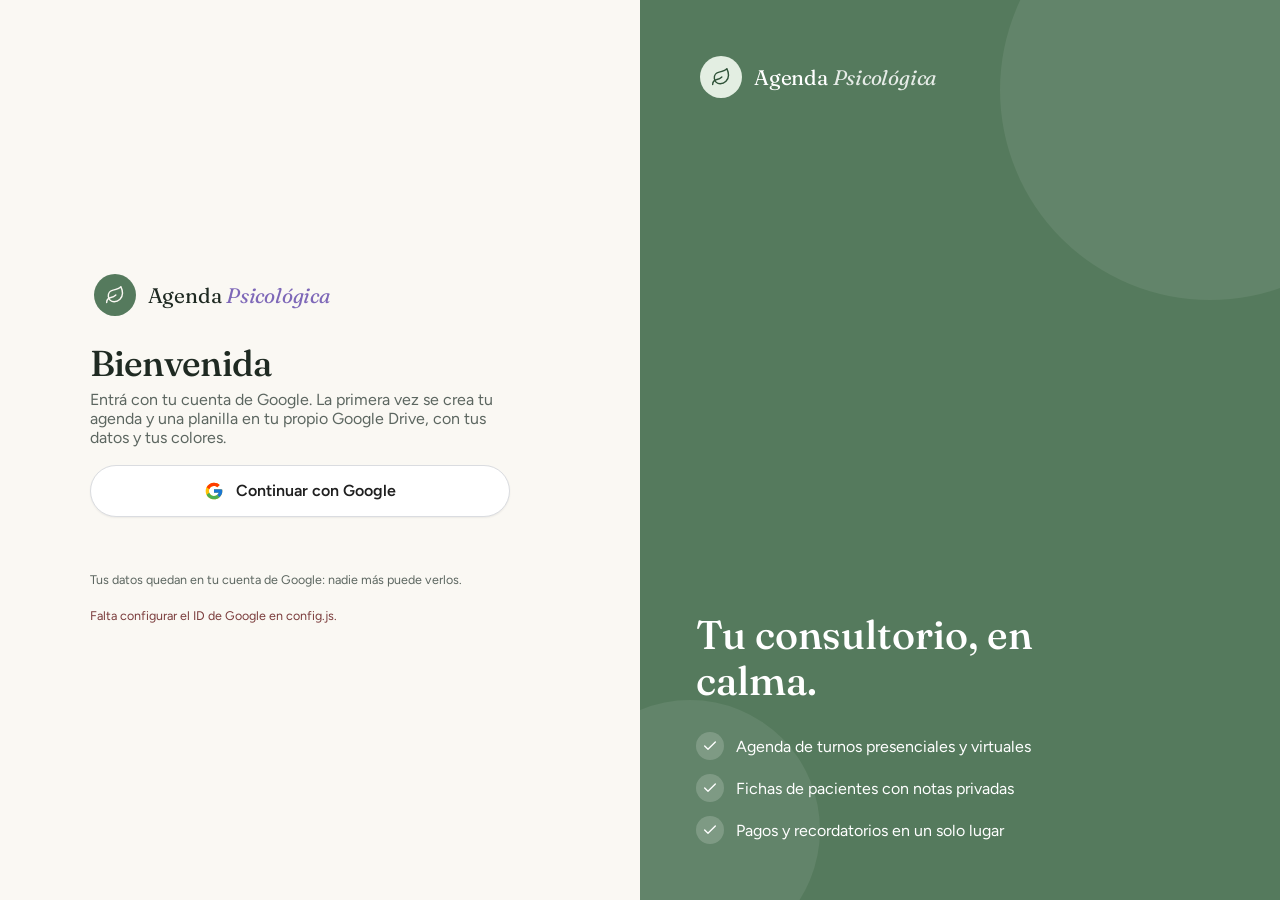
==== index.html @ 270a0ee0 "Add files via upload" ====
<!DOCTYPE html>
<html lang="es">
<head>
<meta charset="utf-8">
<meta name="viewport" content="width=device-width, initial-scale=1">
<meta name="theme-color" content="#557A5D">
<link rel="manifest" href="manifest.webmanifest">
<link rel="icon" href="icon-192.png">
<link rel="apple-touch-icon" href="icon-192.png">
<meta name="apple-mobile-web-app-capable" content="yes">
<title>Agenda Psicológica</title>
<link rel="preconnect" href="https://fonts.googleapis.com">
<link href="https://fonts.googleapis.com/css2?family=Fraunces:ital,opsz,wght@0,9..144,400;0,9..144,500;1,9..144,400&family=Figtree:wght@400;500;600&family=Great+Vibes&display=swap" rel="stylesheet">
<link rel="stylesheet" href="app.css">
</head>
<body class="auth">
<svg width="0" height="0" style="position:absolute" aria-hidden="true">
<symbol id="i-home" viewBox="0 0 24 24"><rect x="3" y="3" width="7" height="9" rx="1.5"/><rect x="14" y="3" width="7" height="5" rx="1.5"/><rect x="14" y="12" width="7" height="9" rx="1.5"/><rect x="3" y="16" width="7" height="5" rx="1.5"/></symbol>
<symbol id="i-cal" viewBox="0 0 24 24"><rect x="3" y="4" width="18" height="18" rx="2"/><path d="M16 2v4M8 2v4M3 10h18"/></symbol>
<symbol id="i-users" viewBox="0 0 24 24"><path d="M16 21v-2a4 4 0 0 0-4-4H6a4 4 0 0 0-4 4v2"/><circle cx="9" cy="7" r="4"/><path d="M22 21v-2a4 4 0 0 0-3-3.87M16 3.13a4 4 0 0 1 0 7.75"/></symbol>
<symbol id="i-user-plus" viewBox="0 0 24 24"><path d="M16 21v-2a4 4 0 0 0-4-4H6a4 4 0 0 0-4 4v2"/><circle cx="9" cy="7" r="4"/><path d="M19 8v6M22 11h-6"/></symbol>
<symbol id="i-card" viewBox="0 0 24 24"><rect x="2" y="5" width="20" height="14" rx="2"/><path d="M2 10h20"/></symbol>
<symbol id="i-bell" viewBox="0 0 24 24"><path d="M6 8a6 6 0 0 1 12 0c0 7 3 9 3 9H3s3-2 3-9"/><path d="M10.3 21a1.94 1.94 0 0 0 3.4 0"/></symbol>
<symbol id="i-set" viewBox="0 0 24 24"><path d="M4 21v-7M4 10V3M12 21v-9M12 8V3M20 21v-5M20 12V3M1 14h6M9 8h6M17 16h6"/></symbol>
<symbol id="i-spark" viewBox="0 0 24 24"><path d="M12 3l1.9 5.1L19 10l-5.1 1.9L12 17l-1.9-5.1L5 10l5.1-1.9z"/><path d="M19 16l.8 2.2L22 19l-2.2.8L19 22l-.8-2.2L16 19l2.2-.8z"/></symbol>
<symbol id="i-wallet" viewBox="0 0 24 24"><path d="M19 7V4a1 1 0 0 0-1-1H5a2 2 0 0 0 0 4h15a1 1 0 0 1 1 1v4h-3a2 2 0 0 0 0 4h3a1 1 0 0 0 1-1v-2a1 1 0 0 0-1-1"/><path d="M3 5v14a2 2 0 0 0 2 2h15a1 1 0 0 0 1-1v-4"/></symbol>
<symbol id="i-pin" viewBox="0 0 24 24"><path d="M20 10c0 6-8 12-8 12s-8-6-8-12a8 8 0 0 1 16 0Z"/><circle cx="12" cy="10" r="3"/></symbol>
<symbol id="i-video" viewBox="0 0 24 24"><path d="m22 8-6 4 6 4V8Z"/><rect x="2" y="6" width="14" height="12" rx="2"/></symbol>
<symbol id="i-plus" viewBox="0 0 24 24"><path d="M12 5v14M5 12h14"/></symbol>
<symbol id="i-arrow" viewBox="0 0 24 24"><path d="M5 12h14M13 6l6 6-6 6"/></symbol>
<symbol id="i-back" viewBox="0 0 24 24"><path d="M19 12H5M11 6l-6 6 6 6"/></symbol>
<symbol id="i-search" viewBox="0 0 24 24"><circle cx="11" cy="11" r="7"/><path d="m20 20-3.5-3.5"/></symbol>
<symbol id="i-menu" viewBox="0 0 24 24"><path d="M4 7h16M4 12h16M4 17h16"/></symbol>
<symbol id="i-download" viewBox="0 0 24 24"><path d="M21 15v4a2 2 0 0 1-2 2H5a2 2 0 0 1-2-2v-4M7 10l5 5 5-5M12 15V3"/></symbol>
<symbol id="i-x" viewBox="0 0 24 24"><path d="M6 6l12 12M18 6 6 18"/></symbol>
<symbol id="i-left" viewBox="0 0 24 24"><path d="M15 6l-6 6 6 6"/></symbol>
<symbol id="i-right" viewBox="0 0 24 24"><path d="M9 6l6 6-6 6"/></symbol>
<symbol id="i-check" viewBox="0 0 24 24"><path d="M20 6 9 17l-5-5"/></symbol>
<symbol id="i-phone" viewBox="0 0 24 24"><path d="M22 16.9v3a2 2 0 0 1-2.2 2 19.8 19.8 0 0 1-8.6-3.1 19.5 19.5 0 0 1-6-6A19.8 19.8 0 0 1 2.1 4.2 2 2 0 0 1 4.1 2h3a2 2 0 0 1 2 1.7c.1.9.4 1.8.7 2.7a2 2 0 0 1-.5 2.1L8 9.8a16 16 0 0 0 6 6l1.3-1.3a2 2 0 0 1 2.1-.4c.9.3 1.8.6 2.7.7a2 2 0 0 1 1.7 2Z"/></symbol>
<symbol id="i-mail" viewBox="0 0 24 24"><rect x="2" y="4" width="20" height="16" rx="2"/><path d="m22 7-10 6L2 7"/></symbol>
<symbol id="i-edit" viewBox="0 0 24 24"><path d="M12 20h9"/><path d="M16.5 3.5a2.1 2.1 0 0 1 3 3L7 19l-4 1 1-4Z"/></symbol>
<symbol id="i-note" viewBox="0 0 24 24"><path d="M14 2H6a2 2 0 0 0-2 2v16a2 2 0 0 0 2 2h12a2 2 0 0 0 2-2V8Z"/><path d="M14 2v6h6M16 13H8M16 17H8M10 9H8"/></symbol>
<symbol id="i-chat" viewBox="0 0 24 24"><path d="M7.9 20A9 9 0 1 0 4 16.1L2 22Z"/></symbol>
<symbol id="i-logout" viewBox="0 0 24 24"><path d="M9 21H5a2 2 0 0 1-2-2V5a2 2 0 0 1 2-2h4M16 17l5-5-5-5M21 12H9"/></symbol>
<symbol id="i-upload" viewBox="0 0 24 24"><path d="M21 15v4a2 2 0 0 1-2 2H5a2 2 0 0 1-2-2v-4M17 8l-5-5-5 5M12 3v12"/></symbol>
<symbol id="i-clock" viewBox="0 0 24 24"><circle cx="12" cy="12" r="9"/><path d="M12 7v5l3 2"/></symbol>
<symbol id="i-send" viewBox="0 0 24 24"><path d="m22 2-7 20-4-9-9-4Z"/><path d="M22 2 11 13"/></symbol>
<symbol id="i-pause" viewBox="0 0 24 24"><rect x="6" y="5" width="4" height="14" rx="1"/><rect x="14" y="5" width="4" height="14" rx="1"/></symbol>
<symbol id="i-play" viewBox="0 0 24 24"><path d="M7 4v16l13-8Z"/></symbol>
<symbol id="i-lock" viewBox="0 0 24 24"><rect x="4" y="11" width="16" height="10" rx="2"/><path d="M8 11V7a4 4 0 0 1 8 0v4"/></symbol>
<symbol id="i-palette" viewBox="0 0 24 24"><path d="M12 22a10 10 0 1 1 10-10c0 2.8-2.2 4-4 4h-2a2 2 0 0 0-1.5 3.3A1.7 1.7 0 0 1 12 22Z"/><circle cx="7.5" cy="10.5" r="1"/><circle cx="10.5" cy="7" r="1"/><circle cx="15" cy="7.5" r="1"/></symbol>
<!-- Logos -->
<symbol id="l-hoja" viewBox="0 0 24 24"><path d="M11 20A7 7 0 0 1 9.8 6.1C15.5 5 17 4.48 19 2c1 2 2 4.18 2 8 0 5.5-4.78 10-10 10Z"/><path d="M2 21c0-3 1.85-5.36 5.08-6C9.5 14.52 12 13 13 12"/></symbol>
<symbol id="l-brote" viewBox="0 0 24 24"><path d="M7 20h10M10 20c5.5-2.5.8-6.4 3-10"/><path d="M9.5 9.4c1.1.8 1.8 2.2 2.3 3.7-2 .4-3.5.4-4.8-.3-1.2-.6-2.3-1.9-3-4.2 2.8-.5 4.4 0 5.5.8Z"/><path d="M14.1 6a7 7 0 0 0-1.1 4c1.9-.1 3.3-.6 4.3-1.4 1-1 1.6-2.3 1.7-4.6-2.7.1-4 1-4.9 2Z"/></symbol>
<symbol id="l-corazon" viewBox="0 0 24 24"><path d="M19 14c1.49-1.46 3-3.21 3-5.5A5.5 5.5 0 0 0 16.5 3c-1.76 0-3 .5-4.5 2-1.5-1.5-2.74-2-4.5-2A5.5 5.5 0 0 0 2 8.5c0 2.3 1.5 4.05 3 5.5l7 7Z"/></symbol>
<symbol id="l-dialogo" viewBox="0 0 24 24"><path d="M7.9 20A9 9 0 1 0 4 16.1L2 22Z"/><path d="M8 12h.01M12 12h.01M16 12h.01"/></symbol>
<symbol id="l-infinito" viewBox="0 0 24 24"><path d="M12 12c-2-2.67-4-4-6-4a4 4 0 1 0 0 8c2 0 4-1.33 6-4Zm0 0c2 2.67 4 4 6 4a4 4 0 0 0 0-8c-2 0-4 1.33-6 4Z"/></symbol>
<symbol id="l-sol" viewBox="0 0 24 24"><circle cx="12" cy="12" r="4"/><path d="M12 2v2M12 20v2M4.9 4.9l1.4 1.4M17.7 17.7l1.4 1.4M2 12h2M20 12h2M6.3 17.7l-1.4 1.4M19.1 4.9l-1.4 1.4"/></symbol>
</svg>

<div class="app">
<aside class="side">
  <div class="brand" data-brand></div>
  <button class="btn-primary" data-nuevo style="height:50px;font-size:16px"><svg width="18" height="18" fill="none" stroke="currentColor" stroke-width="2" stroke-linecap="round" aria-hidden="true"><use href="#i-plus"/></svg>Nuevo turno</button>
  <nav class="menu" aria-label="Principal" id="menu"></nav>
  <div style="flex:1"></div>
  <div class="user"><div class="av lavanda" data-ini-prof>LM</div><div style="flex:1;min-width:0"><div style="font-size:15px;font-weight:600" data-nombre-prof>Mi consultorio</div><div class="sync" data-sync>Guardado</div></div><button class="x" data-salir aria-label="Cerrar sesión" title="Cerrar sesión"><svg width="17" height="17" fill="none" stroke="currentColor" stroke-width="1.8" stroke-linecap="round" stroke-linejoin="round" aria-hidden="true"><use href="#i-logout"/></svg></button></div>
</aside>

<main>
<div class="wrap">
  <div class="mtop">
    <div class="brand small" data-brand></div>
    <button class="av lavanda" data-go="configuracion" aria-label="Configuración" style="border:none" data-ini-prof>LM</button>
  </div>
  <div id="view"></div>
</div>
</main>
</div>

<div id="auth"></div>

<nav class="bnav" aria-label="Principal" id="bnav"></nav>
<button class="fab" data-nuevo aria-label="Nuevo turno"><svg width="24" height="24" fill="none" stroke="currentColor" stroke-width="2" stroke-linecap="round" aria-hidden="true"><use href="#i-plus"/></svg></button>

<!-- Turno: crear / editar -->
<div class="overlay" id="ovNuevo" role="dialog" aria-modal="true" aria-labelledby="tNuevo">
  <form class="modal" id="fNuevo">
    <input type="hidden" name="tid">
    <div class="card-h"><h2 id="tNuevo">Nuevo turno</h2><button type="button" class="x" data-close aria-label="Cerrar"><svg width="18" height="18" fill="none" stroke="currentColor" stroke-width="2" stroke-linecap="round" aria-hidden="true"><use href="#i-x"/></svg></button></div>
    <div class="fgrid">
      <label class="f full">Paciente
        <input name="nombre" list="lpac" required placeholder="Escribí o elegí un paciente" autocomplete="off">
        <datalist id="lpac"></datalist>
      </label>
      <label class="f">Fecha<input name="fecha" type="date" required></label>
      <label class="f">Hora<input name="hora" type="time" value="16:00" required></label>
      <label class="f">Duración<select name="dur"><option>30 min</option><option>45 min</option><option>50 min</option><option>60 min</option><option>90 min</option></select></label>
      <label class="f">Honorarios<input name="monto" inputmode="numeric" value="25.000"></label>
      <div class="f full">Modalidad
        <div class="seg">
          <label><input type="radio" name="mod" value="p" checked><svg width="16" height="16" fill="none" stroke="currentColor" stroke-width="1.7" aria-hidden="true"><use href="#i-pin"/></svg>Presencial</label>
          <label><input type="radio" name="mod" value="v"><svg width="16" height="16" fill="none" stroke="currentColor" stroke-width="1.7" aria-hidden="true"><use href="#i-video"/></svg>Virtual</label>
        </div>
      </div>
      <div id="dispAviso" class="disp-aviso" role="status"></div>
      <label class="f full">Nota (opcional)<textarea name="nota" rows="2" placeholder="Solo la ves vos"></textarea></label>
    </div>
    <div class="mact"><button type="button" class="btn-ghost" data-close>Cancelar</button><button class="btn-primary" type="submit" id="bGuardar">Guardar turno</button></div>
  </form>
</div>

<!-- Paciente: crear / editar -->
<div class="overlay" id="ovPac" role="dialog" aria-modal="true" aria-labelledby="tPac">
  <form class="modal" id="fPac" style="max-width:640px">
    <input type="hidden" name="pid">
    <div class="card-h"><h2 id="tPac">Nuevo paciente</h2><button type="button" class="x" data-close aria-label="Cerrar"><svg width="18" height="18" fill="none" stroke="currentColor" stroke-width="2" stroke-linecap="round" aria-hidden="true"><use href="#i-x"/></svg></button></div>
    <div class="segnota"><svg width="18" height="18" fill="none" stroke="currentColor" stroke-width="1.8" stroke-linecap="round" stroke-linejoin="round" aria-hidden="true"><use href="#i-lock"/></svg><span>Estos datos se guardan solo en <b>tu Google Drive</b>, en tu planilla de la agenda. Nadie más puede verlos, tampoco quien hizo la app. <a class="segplan" target="_blank" rel="noopener" hidden>Abrir mi planilla</a></span></div>
    <div class="fsec">Datos personales</div>
    <div class="fgrid">
      <label class="f full">Nombre y apellido<input name="nombre" required placeholder="Ej.: María López"></label>
      <label class="f">DNI<input name="dni" inputmode="numeric" placeholder="Opcional"></label>
      <label class="f">Fecha de nacimiento<input name="nac" type="date"></label>
      <label class="f">Teléfono<input name="tel" type="tel" placeholder="+54 9 387 …"></label>
      <label class="f">Email<input name="email" type="email" placeholder="Opcional"></label>
      <label class="f full">Contacto de emergencia<input name="contacto" placeholder="Nombre, vínculo y teléfono"></label>
    </div>
    <div class="fsec">Atención</div>
    <div class="fgrid">
      <label class="f">Cobertura<select name="obra"><option>Particular</option><option>OSDE</option><option>Swiss Medical</option><option>Galeno</option><option>IPS Salta</option><option>Otra</option></select></label>
      <label class="f">Honorario por sesión<input name="honor" inputmode="numeric" value="25.000"></label>
      <label class="f">Coseguro<input name="coseguro" inputmode="numeric" placeholder="$ 0"><span class="hint">Lo que abona el paciente por sesión si tiene obra social.</span></label>
      <div class="f">Modalidad preferida
        <div class="seg">
          <label><input type="radio" name="mod" value="p" checked>Presencial</label>
          <label><input type="radio" name="mod" value="v">Virtual</label>
        </div>
      </div>
      <label class="f">Estado<select name="estado"><option value="activo">Activo</option><option value="pausa">En pausa</option><option value="alta">Alta</option></select></label>
      <label class="f full">Motivo de consulta<textarea name="motivo" rows="2" placeholder="Breve, solo para vos"></textarea></label>
    </div>
    <div class="fsec">Trabajo y disponibilidad</div>
    <div class="fgrid">
      <label class="f">Dónde trabaja<input name="trabajo" placeholder="Ej.: Banco Macro, docente, estudiante"></label>
      <label class="f">Horario de trabajo<input name="horTrabajo" placeholder="Ej.: lun a vie, 8 a 16 h"></label>
      <div class="f full">Días que puede asistir<div id="pDias"></div></div>
      <label class="f">Puede desde<input name="dispDesde" type="time"></label>
      <label class="f">Puede hasta<input name="dispHasta" type="time"></label>
    </div>
    <div class="mact"><button type="button" class="btn-ghost" data-close>Cancelar</button><button class="btn-primary" type="submit" id="bPac">Guardar paciente</button></div>
  </form>
</div>

<!-- Registrar pago -->
<div class="overlay" id="ovPago" role="dialog" aria-modal="true" aria-labelledby="tPago">
  <form class="modal" id="fPago" style="max-width:460px">
    <input type="hidden" name="tid">
    <div class="card-h"><h2 id="tPago">Registrar pago</h2><button type="button" class="x" data-close aria-label="Cerrar"><svg width="18" height="18" fill="none" stroke="currentColor" stroke-width="2" stroke-linecap="round" aria-hidden="true"><use href="#i-x"/></svg></button></div>
    <div class="det" id="pagoInfo"></div>
    <div class="fgrid">
      <label class="f">Monto<input name="monto" inputmode="numeric"></label>
      <label class="f">Fecha de pago<input name="fecha" type="date"></label>
      <div class="f full">Medio de pago
        <div class="seg wrap3">
          <label><input type="radio" name="medio" value="Transferencia" checked>Transferencia</label>
          <label><input type="radio" name="medio" value="Efectivo">Efectivo</label>
          <label><input type="radio" name="medio" value="Mercado Pago">Mercado Pago</label>
        </div>
      </div>
    </div>
    <div class="note">Solo registra el pago en tu agenda: la app todavía no realiza cobros.</div>
    <div class="mact"><button type="button" class="btn-ghost" data-close>Cancelar</button><button class="btn-primary" type="submit">Registrar pago</button></div>
  </form>
</div>

<!-- Detalle de turno -->
<div class="overlay" id="ovDet" role="dialog" aria-modal="true" aria-labelledby="tDet">
  <div class="modal">
    <div class="card-h"><h2 id="tDet">Turno</h2><button type="button" class="x" data-close aria-label="Cerrar"><svg width="18" height="18" fill="none" stroke="currentColor" stroke-width="2" stroke-linecap="round" aria-hidden="true"><use href="#i-x"/></svg></button></div>
    <div class="det" id="detBody"></div>
    <div class="mact" id="detAct" style="flex-wrap:wrap"></div>
  </div>
</div>

<!-- Descargar Excel -->
<div class="overlay" id="ovExcel" role="dialog" aria-modal="true" aria-labelledby="tExcel">
  <div class="modal" style="max-width:560px">
    <div class="card-h"><h2 id="tExcel">Descargar Excel</h2><button type="button" class="x" data-close aria-label="Cerrar"><svg width="18" height="18" fill="none" stroke="currentColor" stroke-width="2" stroke-linecap="round" aria-hidden="true"><use href="#i-x"/></svg></button></div>
    <div id="xlBody" style="display:flex;flex-direction:column;gap:14px"></div>
    <div class="mact"><button type="button" class="btn-ghost" data-close>Cancelar</button><button type="button" class="btn-primary" id="bExcel"><svg width="17" height="17" fill="none" stroke="currentColor" stroke-width="2" stroke-linecap="round" stroke-linejoin="round" aria-hidden="true"><use href="#i-download"/></svg>Descargar</button></div>
  </div>
</div>

<div class="reconn" id="reconn" hidden role="status"><span>Para guardar en tu Drive, conectá con Google.</span><button type="button" class="btn-primary" data-reconectar>Conectar</button></div>

<div class="toast" id="toast" role="status"></div>
<div class="lock" id="lock" role="dialog" aria-modal="true" aria-label="Agenda bloqueada" hidden></div>
<script src="config.js"></script>
<script src="app.js"></script>
<script>if('serviceWorker' in navigator&&location.protocol==='https:')navigator.serviceWorker.register('sw.js').catch(function(){});</script>
</body>
</html>
---- app.css ----
:root{
  /* Paleta (la cambia Configuración → Apariencia) */
  --p:#557A5D; --ph:#476B4F; --pd:#2F5238; --pl:#E3EEE2; --pl2:#DFEADD; --pl3:#EEF3EA; --pb:#9DB8A0;
  --a:#8E79C9; --al:#ECE8F7; --ad:#4B3C78; --at:#7E68B8;
  --bg:#FAF8F3; --side:#F1F0E8;
  /* Neutros fijos */
  --card:#FDFCF8; --line:#ECE9DF; --line2:#E2DED2; --line3:#EEEBE2;
  --ink:#1F2A22; --ink2:#3E4842; --muted:#5C6660;
  --sand-l:#F6EBDD; --sand-d:#6E4C1F; --warn:#F6E6D2; --red-l:#F3E1E1; --red-d:#7A3B3B;
  --serif:Fraunces,Georgia,serif;
}
*{box-sizing:border-box}
body{margin:0;background:var(--bg);color:var(--ink);font-family:Figtree,system-ui,sans-serif;-webkit-font-smoothing:antialiased}
a{color:var(--pd);text-decoration:none}
button{font-family:inherit;cursor:pointer}
.app{display:flex;min-height:100vh}
body.auth .app,body.auth .bnav,body.auth .fab{display:none!important}
body:not(.auth) #auth{display:none}

/* Menú lateral */
.side{width:272px;flex-shrink:0;background:var(--side);border-right:1px solid var(--line2);padding:24px 20px;display:flex;flex-direction:column;gap:24px;position:sticky;top:0;height:100vh;overflow:auto}
.brand{display:flex;align-items:center;gap:12px;padding:0 4px;font-family:var(--serif);font-size:21px;letter-spacing:-.01em;line-height:1.15}
.brand i{color:var(--at)}
.brand.small{font-size:19px;padding:0}
.logo{width:42px;height:42px;border-radius:50%;background:var(--p);color:#FAF8F3;display:flex;align-items:center;justify-content:center;flex-shrink:0;overflow:hidden;font-family:var(--serif);font-size:20px}
.logo img{width:100%;height:100%;object-fit:cover}
.brand.small .logo{width:36px;height:36px;font-size:17px}
.btn-primary{display:inline-flex;align-items:center;justify-content:center;gap:8px;background:var(--p);color:#fff;border:none;border-radius:999px;padding:0 22px;height:46px;font-size:15px;font-weight:600;box-shadow:0 6px 16px rgba(31,42,34,.14);transition:background .15s;white-space:nowrap}
.btn-primary:hover{background:var(--ph)}
.btn-ghost{display:inline-flex;align-items:center;justify-content:center;gap:8px;background:var(--card);color:var(--ink);border:1px solid var(--line2);border-radius:999px;padding:0 18px;height:42px;font-size:14px;font-weight:500;white-space:nowrap}
.btn-ghost:hover{border-color:var(--pb)}
.btn-ghost:disabled{opacity:.55;cursor:not-allowed}
nav.menu{display:flex;flex-direction:column;gap:4px}
.nav-a{display:flex;align-items:center;gap:14px;padding:11px 16px;border-radius:14px;color:#2E3A31;font-size:16px;background:none;border:none;text-align:left;width:100%}
.nav-a:hover{background:var(--pl3)}
.nav-a[aria-current=page]{background:var(--pl2);font-weight:600}
.nav-a[aria-current=page] svg{stroke:var(--pd)}
.nav-a .badge{margin-left:auto;font-size:12px;font-weight:600;background:var(--al);color:var(--ad);border-radius:999px;padding:2px 8px}
.trial{background:#F6EFE2;border-radius:16px;padding:16px;display:flex;flex-direction:column;align-items:flex-start;gap:6px;font-size:13px;color:#5F5446;line-height:1.45}
.trial b{font-size:14px;color:#5A4524}
.user{background:var(--card);border-radius:18px;padding:12px;display:flex;align-items:center;gap:12px;box-shadow:0 1px 2px rgba(31,42,34,.05)}
.av{width:44px;height:44px;border-radius:50%;flex-shrink:0;display:inline-flex;align-items:center;justify-content:center;font-size:14px;font-weight:600}
.av.lg{width:72px;height:72px;font-size:24px;font-family:var(--serif);font-weight:500}
.av.salvia{background:var(--pl);color:var(--pd)}.av.lavanda{background:var(--al);color:var(--ad)}.av.arena{background:var(--sand-l);color:var(--sand-d)}

/* Estructura */
main{flex:1;min-width:0;padding:40px 48px 64px}
.wrap{max-width:1120px;margin:0 auto;display:flex;flex-direction:column;gap:28px}
.mtop{display:none;align-items:center;justify-content:space-between}
header.head{display:flex;flex-wrap:wrap;align-items:flex-end;justify-content:space-between;gap:20px}
h1{margin:0;font-family:var(--serif);font-weight:500;font-size:42px;letter-spacing:-.02em;line-height:1.1}
h2{margin:0;font-family:var(--serif);font-weight:500;font-size:23px}
h3{margin:0;font-size:16px;font-weight:600}
.sub{font-size:16px;color:var(--muted);margin-top:6px}
.search{display:flex;align-items:center;gap:8px;background:var(--card);border:1px solid var(--line2);border-radius:999px;padding:0 16px;height:46px;color:var(--muted)}
.search:focus-within{border-color:var(--p)}
.search input{border:none;outline:none;background:transparent;font:inherit;font-size:15px;width:190px;color:var(--ink)}
.kpis{display:grid;grid-template-columns:repeat(4,minmax(0,1fr));gap:20px}
.kpis.k3{grid-template-columns:repeat(3,minmax(0,1fr))}
.kpi{background:var(--card);border:1px solid var(--line);border-radius:22px;padding:22px;display:flex;flex-direction:column;gap:14px;text-align:left;font:inherit;color:inherit;transition:transform .15s,box-shadow .15s}
button.kpi:hover{transform:translateY(-2px);box-shadow:0 10px 24px rgba(31,42,34,.06)}
.ic{width:44px;height:44px;border-radius:50%;display:flex;align-items:center;justify-content:center;flex-shrink:0}
.ic.p{background:var(--pl);color:var(--pd)}.ic.a{background:var(--al);color:var(--ad)}.ic.s{background:var(--sand-l);color:#7A5A2E}
.kpi .n{font-family:var(--serif);font-size:34px;line-height:1}
.kpi .l{font-size:15px;color:var(--ink2);margin-top:4px}
.kpi .s{font-size:13px;color:var(--muted);margin-top:2px}
.cols{display:grid;grid-template-columns:minmax(0,1.65fr) minmax(0,1fr);gap:24px;align-items:start}
.card{background:var(--card);border:1px solid var(--line);border-radius:24px;padding:26px;display:flex;flex-direction:column;gap:18px}
.card-h{display:flex;align-items:center;justify-content:space-between;gap:12px;flex-wrap:wrap}
.link{display:inline-flex;align-items:center;gap:6px;font-size:15px;font-weight:500;background:none;border:none;color:var(--pd);padding:0}
.link:hover{text-decoration:underline}
.muted{color:var(--muted)}
.days{display:grid;grid-template-columns:repeat(6,minmax(0,1fr));gap:8px}
.day{display:flex;flex-direction:column;align-items:center;gap:2px;padding:10px 4px;border-radius:16px;background:var(--card);border:1px solid var(--line2);color:var(--ink);transition:all .15s}
.day:hover{border-color:var(--pb)}
.day.hoy{background:var(--pl3);border-color:var(--pb)}
.day[aria-pressed=true]{background:var(--p);border-color:var(--p);color:#fff}
.day .d1{font-size:12px;letter-spacing:.06em;text-transform:uppercase}
.day .d2{font-family:var(--serif);font-size:22px;line-height:1.1}
.day .d3{font-size:12px}
.row{display:flex;align-items:center;gap:16px;padding:14px 10px;border-top:1px solid var(--line3);border-radius:12px;width:100%;background:none;border-left:none;border-right:none;border-bottom:none;text-align:left;color:inherit;font:inherit}
.row:hover{background:#F6F4EC}
.row .h{font-family:var(--serif);font-size:20px;width:62px;flex-shrink:0}
.row .who{flex:1;min-width:0;display:flex;flex-direction:column;gap:3px}
.row .nm{font-size:16px;font-weight:500}
.row .dt{display:flex;align-items:center;gap:6px;font-size:14px;color:var(--muted)}
.row .pg{font-size:13px;color:var(--muted);flex-shrink:0}
.tag{font-size:13px;font-weight:500;border-radius:999px;padding:4px 12px;flex-shrink:0;white-space:nowrap;display:inline-block}
.t-confirmado,.t-enviado,.t-activo,.t-cobrado{background:var(--pl2);color:var(--pd)}
.t-pendiente,.t-a-cobrar{background:var(--warn);color:var(--sand-d)}
.t-realizada,.t-alta,.t-pausado{background:#ECEAE3;color:#4A524C}
.t-cancelada{background:var(--red-l);color:var(--red-d)}
.t-programado,.t-pausa{background:var(--al);color:var(--ad)}
.empty{padding:28px 10px;border-top:1px solid var(--line3);color:var(--muted);font-size:15px}
.rec{background:#F6F4EE;border-radius:16px;padding:14px 16px;display:flex;flex-direction:column;gap:4px}
.rec .top{display:flex;align-items:center;justify-content:space-between;gap:10px;font-size:15px;font-weight:500}
.rec .tag{font-size:12px;padding:3px 10px}
.rec .dt{font-size:13px;color:var(--muted);line-height:1.45}
.note{font-size:12.5px;color:var(--muted);line-height:1.5}
.pay{display:flex;align-items:center;justify-content:space-between;gap:12px;padding:12px 0;border-top:1px solid var(--line3)}
.pay .nm{font-size:15px;font-weight:500}.pay .dt{font-size:13px;color:var(--muted)}
.pay .m{font-family:var(--serif);font-size:18px;white-space:nowrap}
.mini{font-size:13px;font-weight:600;color:var(--pd);background:var(--pl);border:none;border-radius:999px;padding:7px 12px;margin-left:10px;white-space:nowrap}
.mini:hover{background:var(--pl2)}
.total{display:flex;justify-content:space-between;align-items:center;padding-top:12px;border-top:1px solid var(--line2);font-size:14px;color:var(--ink2)}
.total .m{font-family:var(--serif);font-size:20px;color:#7A5A2E}
.toolbar{display:flex;flex-wrap:wrap;align-items:center;justify-content:space-between;gap:12px}
.tabs{display:flex;background:#EFECE3;border-radius:999px;padding:4px;flex-wrap:wrap}
.tabs button{border:none;background:none;border-radius:999px;padding:9px 16px;font-size:14.5px;color:var(--ink2)}
.tabs button[aria-pressed=true]{background:var(--card);color:var(--ink);font-weight:600;box-shadow:0 1px 3px rgba(31,42,34,.1)}
.tabs button .c{font-size:12px;color:var(--muted);margin-left:4px}

/* Tablas */
.tbox{background:var(--card);border:1px solid var(--line);border-radius:24px;overflow:hidden}
.tscroll{overflow-x:auto}
table.t{width:100%;border-collapse:collapse;font-size:14.5px}
table.t th{text-align:left;font-size:12px;letter-spacing:.06em;text-transform:uppercase;color:var(--muted);font-weight:500;padding:14px 18px;border-bottom:1px solid var(--line)}
table.t td{padding:14px 18px;border-bottom:1px solid var(--line3);vertical-align:middle}
table.t tr:last-child td{border-bottom:none}
table.t tbody tr.clic{cursor:pointer}
table.t tbody tr.clic:hover{background:#F8F6F0}
table.t .num{text-align:right;font-variant-numeric:tabular-nums;white-space:nowrap}
.pcell{display:flex;align-items:center;gap:12px}
.pcell .nm{font-weight:500;font-size:15px}
.pcell .dt{font-size:13px;color:var(--muted)}

/* Ficha paciente */
.ficha-h{display:flex;flex-wrap:wrap;align-items:center;gap:20px}
.ficha-h .info{flex:1;min-width:220px;display:flex;flex-direction:column;gap:6px}
.dgrid{display:grid;grid-template-columns:repeat(2,minmax(0,1fr));gap:2px 24px}
.dgrid div{padding:10px 0;border-top:1px solid var(--line3);display:flex;flex-direction:column;gap:2px;font-size:15px}
.dgrid span{font-size:12.5px;color:var(--muted)}
.notas{display:flex;flex-direction:column;gap:10px}
.nota{background:#F6F4EE;border-radius:14px;padding:12px 14px;font-size:14.5px;line-height:1.5}
.nota .f{font-size:12.5px;color:var(--muted);margin-bottom:2px}
.privado{display:inline-flex;align-items:center;gap:6px;font-size:12.5px;color:var(--muted)}

/* Barras de ingresos */
.bars{display:grid;grid-template-columns:repeat(auto-fit,minmax(40px,1fr));gap:14px;align-items:end;height:180px;padding-top:10px}
.bar{display:flex;flex-direction:column;align-items:center;justify-content:flex-end;gap:6px;height:100%}
.bar .b{width:100%;max-width:56px;background:var(--p);border-radius:10px 10px 4px 4px;min-height:4px;opacity:.9}
.bar .b.fut{background:var(--pl2)}
.bar .v{font-size:12px;color:var(--ink2);white-space:nowrap}
.bar .k{font-size:12px;color:var(--muted);white-space:nowrap}

/* Placeholder */
.soon{background:var(--card);border:1px dashed #D5D9CC;border-radius:24px;padding:64px 32px;text-align:center;display:flex;flex-direction:column;align-items:center;gap:12px;color:var(--muted)}

/* Navegación inferior (celular) */
.bnav{display:none}
.fab{display:none}

/* Ventanas */
.overlay{position:fixed;inset:0;background:rgba(31,42,34,.35);display:none;align-items:center;justify-content:center;padding:20px;z-index:50}
.overlay.open{display:flex}
.modal{background:var(--card);border-radius:24px;width:100%;max-width:520px;max-height:92vh;overflow:auto;padding:28px;display:flex;flex-direction:column;gap:18px;box-shadow:0 30px 60px rgba(31,42,34,.2)}
.fsec{font-size:12px;letter-spacing:.08em;text-transform:uppercase;color:var(--muted);font-weight:600;margin-bottom:-6px}
.fgrid{display:grid;grid-template-columns:repeat(2,minmax(0,1fr));gap:14px}
.f{display:flex;flex-direction:column;gap:6px;font-size:14px;font-weight:500;color:var(--ink2)}
.f.full{grid-column:1/-1}
.f input,.f select,.f textarea{font:inherit;font-size:15px;font-weight:400;color:var(--ink);background:#fff;border:1px solid var(--line2);border-radius:12px;padding:11px 12px;outline:none;width:100%}
.f input:focus,.f select:focus,.f textarea:focus{border-color:var(--p);box-shadow:0 0 0 3px var(--pl)}
.f .hint{font-size:12.5px;color:var(--muted);font-weight:400}
.seg{display:flex;gap:8px;flex-wrap:wrap}
.seg label{flex:1;display:flex;align-items:center;justify-content:center;gap:6px;border:1px solid var(--line2);border-radius:12px;padding:10px;font-weight:500;cursor:pointer;background:#fff;white-space:nowrap;position:relative}
.seg input{position:absolute;opacity:0;pointer-events:none}
.seg label:has(input:checked){background:var(--pl);border-color:var(--pb);color:var(--pd)}
.seg label:has(input:focus-visible){outline:2px solid var(--p)}
.mact{display:flex;justify-content:flex-end;gap:10px;flex-wrap:wrap}
.toast{position:fixed;left:50%;bottom:28px;transform:translateX(-50%) translateY(20px);background:var(--ink);color:#fff;padding:12px 20px;border-radius:999px;font-size:14px;opacity:0;transition:all .25s;z-index:60;pointer-events:none;max-width:90vw;text-align:center}
.toast.show{opacity:1;transform:translateX(-50%) translateY(0)}
.det{display:flex;flex-direction:column;gap:12px;font-size:15px}
.det .r{display:flex;justify-content:space-between;gap:12px;padding:10px 0;border-top:1px solid var(--line3)}
.det .r span:first-child{color:var(--muted)}
.x{width:40px;height:40px;border-radius:50%;border:none;background:#F1F0E8;display:flex;align-items:center;justify-content:center;flex-shrink:0;color:var(--ink2)}
.x:hover{background:#E8E6DC}

/* Interruptor */
.sw{display:flex;align-items:center;justify-content:space-between;gap:16px;padding:14px 0;border-top:1px solid var(--line3);cursor:pointer}
.sw .txt{display:flex;flex-direction:column;gap:2px;font-size:15px;font-weight:500}
.sw .txt span{font-size:13px;color:var(--muted);font-weight:400}
.sw input{appearance:none;-webkit-appearance:none;width:46px;height:28px;border-radius:999px;background:#D9D6CB;position:relative;cursor:pointer;flex-shrink:0;transition:background .15s;margin:0}
.sw input::after{content:"";position:absolute;top:3px;left:3px;width:22px;height:22px;border-radius:50%;background:#fff;box-shadow:0 1px 3px rgba(0,0,0,.2);transition:left .15s}
.sw input:checked{background:var(--p)}
.sw input:checked::after{left:21px}
.sw input:disabled{opacity:.5;cursor:not-allowed}
.soon-tag{font-size:11.5px;font-weight:600;background:var(--al);color:var(--ad);border-radius:999px;padding:2px 8px;margin-left:6px;vertical-align:1px}

/* Configuración */
.cfg{display:grid;grid-template-columns:220px minmax(0,1fr);gap:24px;align-items:start}
.cfg-nav{display:flex;flex-direction:column;gap:4px;position:sticky;top:24px}
.daypick{display:flex;gap:8px;flex-wrap:wrap}
.daypick label{width:48px;height:48px;border-radius:50%;border:1px solid var(--line2);display:flex;align-items:center;justify-content:center;font-weight:600;font-size:14px;cursor:pointer;background:#fff;position:relative}
.daypick input{position:absolute;opacity:0;pointer-events:none}
.daypick label:has(input:checked){background:var(--p);border-color:var(--p);color:#fff}
.paletas{display:grid;grid-template-columns:repeat(auto-fill,minmax(170px,1fr));gap:12px}
.paleta{border:2px solid var(--line2);border-radius:18px;padding:12px;background:#fff;display:flex;flex-direction:column;gap:10px;text-align:left;font:inherit;color:var(--ink)}
.paleta[aria-pressed=true]{border-color:var(--p);box-shadow:0 0 0 3px var(--pl)}
.paleta .sw4{display:flex;height:40px;border-radius:10px;overflow:hidden}
.paleta .sw4 i{flex:1}
.paleta b{font-size:14.5px;font-weight:600;display:flex;align-items:center;justify-content:space-between}
.logos{display:grid;grid-template-columns:repeat(auto-fill,minmax(96px,1fr));gap:12px}
.logoop{border:2px solid var(--line2);border-radius:18px;padding:14px 8px;background:#fff;display:flex;flex-direction:column;align-items:center;gap:8px;font:inherit;font-size:13px;color:var(--ink2)}
.logoop[aria-pressed=true]{border-color:var(--p);box-shadow:0 0 0 3px var(--pl);color:var(--ink);font-weight:600}
.preview{border:1px solid var(--line);border-radius:20px;padding:20px;display:flex;flex-wrap:wrap;align-items:center;gap:18px;background:var(--side)}
.filebtn{position:relative;overflow:hidden}
.filebtn input{position:absolute;inset:0;opacity:0;cursor:pointer}

/* Plantillas */
.plant{display:flex;flex-direction:column;gap:8px;padding:16px 0;border-top:1px solid var(--line3)}
.plant textarea{font:inherit;font-size:14.5px;border:1px solid var(--line2);border-radius:12px;padding:12px;resize:vertical;min-height:84px;outline:none;background:#fff}
.plant textarea:focus{border-color:var(--p);box-shadow:0 0 0 3px var(--pl)}
.vars{display:flex;flex-wrap:wrap;gap:6px}
.vars button{font-size:12.5px;border:1px dashed var(--pb);background:var(--pl3);color:var(--pd);border-radius:999px;padding:4px 10px}
.burbuja{background:#E7F4E4;border-radius:14px 14px 14px 4px;padding:12px 14px;font-size:14px;line-height:1.5;max-width:420px;white-space:pre-line;color:#1E2B20}

/* Suscripción */
.planes{display:grid;grid-template-columns:repeat(3,minmax(0,1fr));gap:20px;align-items:stretch}
.plan{background:var(--card);border:1px solid var(--line);border-radius:24px;padding:26px;display:flex;flex-direction:column;gap:16px;position:relative}
.plan.dest{border:2px solid var(--p);box-shadow:0 16px 40px rgba(31,42,34,.08)}
.plan .precio{font-family:var(--serif);font-size:38px;line-height:1}
.plan .precio small{font-family:Figtree,sans-serif;font-size:14px;color:var(--muted);margin-left:4px}
.plan ul{list-style:none;padding:0;margin:0;display:flex;flex-direction:column;gap:10px;font-size:14.5px;flex:1}
.plan li{display:flex;gap:10px;align-items:flex-start;line-height:1.4}
.plan li svg{flex-shrink:0;margin-top:1px;color:var(--p)}
.cinta{position:absolute;top:-13px;left:26px;background:var(--p);color:#fff;font-size:12px;font-weight:600;border-radius:999px;padding:4px 12px}
.faq details{border-top:1px solid var(--line3);padding:14px 0}
.faq summary{cursor:pointer;font-weight:500;font-size:15px}
.faq p{margin:8px 0 0;color:var(--muted);font-size:14.5px;line-height:1.55}

/* Ingreso / registro */
#auth{min-height:100vh;display:grid;grid-template-columns:minmax(0,1fr) minmax(0,1fr)}
.auth-f{display:flex;flex-direction:column;justify-content:center;padding:48px clamp(24px,7vw,96px);gap:28px;background:var(--bg)}
.auth-f form{display:flex;flex-direction:column;gap:16px;max-width:420px;width:100%}
.auth-p{background:var(--p);color:#fff;padding:56px;display:flex;flex-direction:column;justify-content:space-between;gap:32px;position:relative;overflow:hidden}
.auth-p .circ{position:absolute;border-radius:50%;background:rgba(255,255,255,.08)}
.auth-p h2{font-size:40px;line-height:1.15;color:#fff;max-width:440px}
.auth-p ul{list-style:none;padding:0;margin:0;display:flex;flex-direction:column;gap:14px;font-size:16px}
.auth-p li{display:flex;gap:12px;align-items:center}
.auth-p li span.ck{width:28px;height:28px;border-radius:50%;background:rgba(255,255,255,.18);display:flex;align-items:center;justify-content:center;flex-shrink:0}
.prev-card{background:rgba(253,252,248,.97);color:var(--ink);border-radius:20px;padding:18px;max-width:400px;display:flex;flex-direction:column;gap:6px;box-shadow:0 20px 40px rgba(0,0,0,.15)}
.prev-card .row{padding:10px 4px}
.prev-card .row .h{font-size:17px;width:52px}
.sep{display:flex;align-items:center;gap:12px;color:var(--muted);font-size:13px}
.sep::before,.sep::after{content:"";flex:1;height:1px;background:var(--line2)}
.chk{display:flex;align-items:flex-start;gap:10px;font-size:14px;color:var(--ink2);line-height:1.4}
.chk input{width:18px;height:18px;margin:1px 0 0;accent-color:var(--p)}

/* Calendario */
.ctool{display:flex;flex-wrap:wrap;align-items:center;justify-content:space-between;gap:14px}
.cnav{display:flex;align-items:center;gap:8px;flex-wrap:wrap}
.icb{width:42px;height:42px;border-radius:50%;border:1px solid var(--line2);background:var(--card);display:flex;align-items:center;justify-content:center;color:var(--ink)}
.icb:hover{border-color:var(--pb)}
.rango{font-family:var(--serif);font-size:24px;margin-left:6px;white-space:nowrap}
.segv{display:flex;background:#EFECE3;border-radius:999px;padding:4px}
.segv button{border:none;background:none;border-radius:999px;padding:9px 18px;font-size:15px;color:var(--ink2)}
.segv button[aria-pressed=true]{background:var(--card);color:var(--ink);font-weight:600;box-shadow:0 1px 3px rgba(31,42,34,.1)}
.cal{background:var(--card);border:1px solid var(--line);border-radius:24px;overflow:hidden}
.cal-scroll{overflow-x:auto}
.whead{display:grid;border-bottom:1px solid var(--line)}
.whead .wd{padding:14px 4px 12px;text-align:center;display:flex;flex-direction:column;align-items:center;gap:4px;background:none;border:none;color:inherit;font:inherit}
.whead .wd:hover .num{background:var(--pl3)}
.whead .dn{font-size:12px;letter-spacing:.08em;color:var(--muted);text-transform:uppercase}
.whead .num{font-family:var(--serif);font-size:22px;width:42px;height:42px;border-radius:50%;display:flex;align-items:center;justify-content:center}
.whead .hoy .num{background:var(--p);color:#fff}
.whead .cnt{font-size:12px;color:var(--muted)}
.wbody{display:grid;position:relative}
.hcol{position:relative}
.hcol span{position:absolute;right:10px;transform:translateY(-50%);font-size:12px;color:var(--muted)}
.dcol{position:relative;border-left:1px solid var(--line3);cursor:pointer;background-image:linear-gradient(to bottom,var(--line3) 1px,transparent 1px),linear-gradient(to bottom,#F5F3EC 1px,transparent 1px);background-size:100% 60px,100% 30px}
.dcol:hover{background-color:#FBFAF5}
.dcol.hoy{background-color:var(--pl3)}
.ev{position:absolute;border:none;border-left:4px solid var(--p);background:var(--pl);color:var(--pd);border-radius:10px;padding:6px 8px;text-align:left;font:inherit;font-size:13px;line-height:1.3;overflow:hidden;display:flex;flex-direction:column;gap:2px;box-shadow:0 1px 2px rgba(31,42,34,.06);transition:box-shadow .15s,transform .15s}
.ev:hover{box-shadow:0 6px 14px rgba(31,42,34,.12);transform:translateY(-1px);z-index:3}
.ev b{font-weight:600;white-space:nowrap;overflow:hidden;text-overflow:ellipsis}
.ev small{font-size:12px;color:inherit;opacity:.9;display:flex;align-items:center;gap:4px}
.ev.v{border-left-color:var(--a);background:var(--al);color:var(--ad)}
.ev.pend{background-image:repeating-linear-gradient(135deg,transparent 0 8px,rgba(255,255,255,.55) 8px 14px)}
.ev.canc{border-left-color:#B9B4A8;background:#F1EFE9;color:#5F645F}
.ev.canc b{text-decoration:line-through}
.ev.real{opacity:.8}
.legend{display:flex;flex-wrap:wrap;gap:16px;font-size:13px;color:var(--muted)}
.legend i{display:inline-block;width:12px;height:12px;border-radius:4px;margin-right:6px;vertical-align:-1px}
.mgrid{display:grid;grid-template-columns:repeat(7,minmax(0,1fr))}
.mh{padding:12px 10px;font-size:12px;letter-spacing:.08em;text-transform:uppercase;color:var(--muted);border-bottom:1px solid var(--line)}
.mc{min-height:118px;border-right:1px solid var(--line3);border-bottom:1px solid var(--line3);padding:8px;display:flex;flex-direction:column;gap:4px;cursor:pointer;background:var(--card)}
.mc:hover{background:#FBFAF5}
.mc:nth-child(7n){border-right:none}
.mc.fuera{background:#F8F6F0}
.mc.fuera .mn{color:#8A918B}
.mc .mn{font-family:var(--serif);font-size:17px;width:32px;height:32px;border-radius:50%;display:flex;align-items:center;justify-content:center;background:none;border:none;color:var(--ink);padding:0}
.mc.hoy .mn{background:var(--p);color:#fff}
.chip{display:block;font-size:12px;border:none;border-radius:8px;padding:4px 6px;text-align:left;background:var(--pl);color:var(--pd);white-space:nowrap;overflow:hidden;text-overflow:ellipsis;width:100%;font-family:inherit}
.chip.v{background:var(--al);color:var(--ad)}
.chip.canc{background:#F1EFE9;color:#5F645F;text-decoration:line-through}
.chip:hover{filter:brightness(.97)}
.mas{font-size:12px;color:var(--pd);font-weight:600;padding:2px 6px}
.dots{display:none;gap:3px;flex-wrap:wrap}
.dots i{width:6px;height:6px;border-radius:50%;background:var(--p)}
.dots i.v{background:var(--a)}
.dayl{display:grid;grid-template-columns:minmax(0,1.6fr) minmax(0,1fr);gap:24px;align-items:start}

/* Responsive */
@media (max-width:1180px){
  .kpis{grid-template-columns:repeat(2,minmax(0,1fr))}.kpis.k3{grid-template-columns:repeat(3,minmax(0,1fr))}
  .cols{grid-template-columns:minmax(0,1fr)}
  .planes{grid-template-columns:minmax(0,1fr)}
  .hide-md{display:none}
}
@media (max-width:960px){
  #auth{grid-template-columns:minmax(0,1fr)}
  .auth-p{display:none}
  .cfg{grid-template-columns:minmax(0,1fr)}
  .cfg-nav{position:static;flex-direction:row;overflow-x:auto;gap:6px}
  .cfg-nav .nav-a{white-space:nowrap;width:auto;padding:10px 14px;font-size:15px}
}
@media (max-width:860px){
  .side{display:none}
  main{padding:20px 18px 120px}
  .mtop{display:flex}
  h1{font-size:30px}
  .head .actions .btn-primary{display:none}
  .search{width:100%}.search input{width:100%}
  .head .actions,.toolbar .search{width:100%}
  .kpis,.kpis.k3{gap:12px;grid-template-columns:repeat(2,minmax(0,1fr))}
  .kpi{padding:16px;gap:10px}.kpi .n{font-size:26px}.kpi .ic{display:none}
  .days{gap:6px}.day .d2{font-size:18px}.day .d3{display:none}
  .card{padding:18px;border-radius:22px}
  .row{gap:12px;padding:12px 4px}.row .h{font-size:17px;width:48px}.row .av,.row .pg{display:none}
  .hide-sm{display:none}
  table.t th,table.t td{padding:12px 12px}
  .dgrid{grid-template-columns:minmax(0,1fr)}
  .bnav{display:grid;grid-template-columns:repeat(5,minmax(0,1fr));position:fixed;left:0;right:0;bottom:0;height:76px;padding:8px 6px 14px;background:var(--card);border-top:1px solid var(--line2);z-index:40}
  .bnav button{display:flex;flex-direction:column;align-items:center;justify-content:center;gap:4px;font-size:12px;color:#4A524C;background:none;border:none}
  .bnav button[aria-current=page]{color:var(--pd);font-weight:600}
  .fab{display:flex;position:fixed;right:18px;bottom:92px;width:58px;height:58px;border-radius:50%;background:var(--p);color:#fff;border:none;align-items:center;justify-content:center;box-shadow:0 8px 20px rgba(31,42,34,.25);z-index:41}
  .fgrid{grid-template-columns:minmax(0,1fr)}
  .overlay{align-items:flex-end;padding:0}
  .modal{border-radius:24px 24px 0 0;max-height:94vh;padding:22px}
  .rango{font-size:20px;width:100%;margin:4px 0 0}
  .ctool .cnav{width:100%}
  .segv{width:100%}.segv button{flex:1}
  .ctool .btn-primary,.toolbar .btn-primary.nuevo-top{display:none}
  .mc{min-height:64px;padding:4px;align-items:center}
  .mc .chip,.mc .mas{display:none}
  .dots{display:flex;justify-content:center}
  .mh{padding:10px 2px;text-align:center;font-size:11px}
  .dayl{grid-template-columns:minmax(0,1fr)}
  .tabs{width:100%}.tabs button{flex:1;padding:9px 8px}
}
.sr{position:absolute;width:1px;height:1px;overflow:hidden;clip:rect(0 0 0 0)}
/* Logos de letra y de línea */
.logo.mono-serif{font-family:var(--serif);font-style:italic;font-size:24px}
.logo.mono-script{font-family:'Great Vibes',cursive;font-size:28px;line-height:1;padding-top:2px}
.logo.mono-linea{background:transparent;color:var(--p);border:1.5px solid var(--p);font-family:var(--serif);font-size:20px;letter-spacing:.02em}
.logo.psi{font-family:var(--serif);font-size:24px}
.logo.claro{background:var(--pl);color:var(--pd)}
.brand.small .logo.mono-script{font-size:24px}
.logo.lg{width:72px;height:72px;font-size:32px}
.logo.lg.mono-script{font-size:44px}
.logo.lg svg{width:34px;height:34px}
.prev-card .pg{display:none}
.prev-card .row .dt{white-space:nowrap}
@media (max-width:860px){.tabs button .c{display:block;margin:0}}
/* Monogramas en SVG e ilustraciones */
.logo.msvg{padding:3px}
.logo.msvg svg{width:100%;height:100%}
.logo.lg.msvg svg{width:100%;height:100%}
.ilusgrid{display:grid;grid-template-columns:repeat(auto-fill,minmax(150px,1fr));gap:12px}
.ilusop{border:2px solid var(--line2);border-radius:18px;padding:8px;background:#fff;display:flex;flex-direction:column;gap:8px;font:inherit;color:var(--ink2);text-align:left}
.ilusop img{width:100%;height:110px;object-fit:cover;border-radius:12px}
.ilusop .sinilus{height:110px;border-radius:12px;background:var(--side);display:flex;align-items:center;justify-content:center;font-size:13px;color:var(--muted)}
.ilusop b{font-size:13.5px;font-weight:600;padding:0 4px 4px}
.ilusop[aria-pressed=true]{border-color:var(--p);box-shadow:0 0 0 3px var(--pl);color:var(--ink)}
.auth-p.ilus{background:var(--side);color:var(--ink);justify-content:center;align-items:center;text-align:left}
.auth-p.ilus h2{color:var(--ink);font-size:34px}
.auth-p.ilus .ilus-img{width:100%;max-width:440px;display:flex;justify-content:center}
.auth-p.ilus .ilus-img img{max-width:100%;max-height:48vh;border-radius:28px;mix-blend-mode:multiply}
.auth-p.ilus > div:last-child{width:100%;max-width:440px}
.auth-p.ilus li span.ck{background:var(--pl);color:var(--pd)}
.auth-p.ilus{flex-direction:column;gap:28px}
.auth-p.ilus .ilus-img img{max-height:52vh}
.ilus-top{display:none}
@media (max-width:960px){.ilus-top{display:block;width:100%;max-width:420px;height:200px;object-fit:cover;object-position:center 62%;border-radius:22px;margin-bottom:-8px}.auth-f{justify-content:flex-start;padding-top:28px}}
/* Inicio simplificado */
.resumen{display:flex;gap:10px;flex-wrap:wrap}
.chipk{display:flex;align-items:center;gap:8px;background:var(--card);border:1px solid var(--line);border-radius:999px;padding:6px 16px 6px 6px;font:inherit;font-size:14.5px;color:var(--ink2);transition:border-color .15s}
.chipk:hover{border-color:var(--pb)}
.chipk .ic{width:32px;height:32px}
.chipk b{font-family:var(--serif);font-weight:500;font-size:19px;color:var(--ink)}
@media (max-width:860px){.resumen{gap:8px;flex-wrap:nowrap;overflow-x:auto;margin:0 -18px;padding:0 18px 2px;scrollbar-width:none}.chipk{flex-shrink:0;white-space:nowrap}.head .actions{display:none}.chipk{font-size:13.5px;padding:4px 12px 4px 4px}.chipk .ic{width:28px;height:28px}.chipk b{font-size:17px}}
.cols.solo{grid-template-columns:minmax(0,1fr)}
@media (max-width:860px){
  .resumen{display:grid;grid-template-columns:repeat(2,minmax(0,1fr));gap:10px;overflow:visible;margin:0;padding:0}
  .chipk{display:grid;grid-template-columns:auto 1fr;grid-template-rows:auto auto;column-gap:10px;row-gap:0;align-items:center;border-radius:18px;padding:12px;white-space:normal;text-align:left;font-size:13px;line-height:1.25}
  .chipk .ic{grid-row:1/3;width:34px;height:34px}
  .chipk b{font-size:19px;line-height:1.15}
}
/* Calendario más compacto */
.cal-head h1{font-size:34px}
.whead .wd{padding:10px 4px 8px}
@media (max-width:860px){
  header.cal-head{display:none}
  .rango{width:auto;flex:1 1 auto;min-width:0;font-size:17px;margin:0 0 0 4px;white-space:normal;line-height:1.2}
  .ctool .cnav:first-child{flex-wrap:nowrap}
  .icb{width:38px;height:38px}
  .ctool .btn-ghost{height:38px;padding:0 14px}
  .segv button{padding:7px 10px;font-size:14px}
  .dayl > section,.legend{display:none}
  .whead .num{width:34px;height:34px;font-size:18px}
  .whead .cnt{display:none}
  .ev{padding:3px 6px;font-size:12px}
}
/* Lista de pacientes compacta */
.av.sm{width:36px;height:36px;font-size:13px}
table.t.compact td{padding:9px 18px}
table.t.compact th{padding:11px 18px}
table.t.compact .pcell{gap:10px}
table.t.compact .pcell .nm{font-size:14.5px}
@media (max-width:860px){table.t.compact thead{display:none}table.t.compact td{padding:9px 12px}}
/* Trabajo y disponibilidad */
.daypick.sm label{width:40px;height:40px;font-size:13px}
.disp{display:inline-flex;align-items:center;gap:6px;font-size:14px;color:var(--pd);background:var(--pl3);border-radius:999px;padding:5px 12px;margin-top:4px;width:fit-content}
.disp-aviso{grid-column:1/-1;display:flex;align-items:center;gap:8px;font-size:13.5px;color:var(--pd);background:var(--pl3);border-radius:12px;padding:9px 12px}
.disp-aviso:empty{display:none}
.disp-aviso.fuera{background:var(--warn);color:var(--sand-d)}
.lugar{border:1px solid var(--line);border-radius:18px;padding:16px;display:flex;flex-direction:column;gap:12px;background:#fff}
.lugar-h{display:flex;align-items:flex-end;gap:10px}
/* Estado de guardado */
.sync{font-size:12.5px;color:var(--muted)}
.sync.ok::before{content:"✓ ";color:var(--pd)}
.sync.err{color:#8A4A1F}
/* Descargar Excel */
.paletas.xl{grid-template-columns:repeat(auto-fill,minmax(120px,1fr));gap:8px}
.paletas.xl .paleta{padding:8px;gap:6px;border-radius:14px}
.paletas.xl .sw4{height:26px;border-radius:8px}
.paletas.xl b{font-size:13px}
/* Ingreso con Google y reconexión */
.gbtn{display:flex;align-items:center;justify-content:center;gap:12px;height:52px;border-radius:999px;border:1px solid #DADCE0;background:#fff;color:#1F1F1F;font-family:inherit;font-size:16px;font-weight:600;box-shadow:0 1px 2px rgba(0,0,0,.06);transition:box-shadow .15s,background .15s}
.gbtn:hover{background:#F8FAFF;box-shadow:0 2px 8px rgba(0,0,0,.1)}
.reconn{position:fixed;left:50%;bottom:24px;transform:translateX(-50%);z-index:55;display:flex;align-items:center;gap:14px;background:var(--ink);color:#fff;border-radius:18px;padding:10px 10px 10px 18px;font-size:14.5px;box-shadow:0 12px 30px rgba(0,0,0,.2);max-width:92vw}
.reconn[hidden]{display:none}
.reconn .btn-primary{height:40px}
@media (max-width:860px){.reconn{bottom:88px}}

.segnota{display:flex;gap:10px;align-items:flex-start;background:var(--pl3);border:1px solid var(--pl2);color:var(--pd);border-radius:12px;padding:10px 12px;font-size:13.5px;line-height:1.45;margin:2px 0 14px}
.segnota svg{flex:none;margin-top:1px}
.segnota a{color:var(--pd);font-weight:600;white-space:nowrap}

/* PIN de bloqueo */
.lock{position:fixed;inset:0;z-index:200;background:var(--bg);display:flex;align-items:center;justify-content:center;padding:24px;overflow:auto}
.lock[hidden]{display:none}
body.locked{overflow:hidden}
.lock-in{width:100%;max-width:320px;display:flex;flex-direction:column;align-items:center;text-align:center;gap:6px}
.lock-in .brand{display:flex;align-items:center;gap:10px;margin-bottom:18px;font-family:inherit}
.lock-in h2{font-size:22px;margin:0}
.lk-s{color:var(--muted);font-size:14px;margin:0;min-height:20px}
.lk-dots{display:flex;gap:16px;margin:18px 0 4px}
.lk-dots i{width:14px;height:14px;border-radius:50%;border:2px solid var(--p);background:transparent;transition:background .1s}
.lk-dots i.on{background:var(--p)}
.lk-dots.mal{animation:lkshake .35s}
.lk-dots.mal i{border-color:#B4533F}
@keyframes lkshake{0%,100%{transform:translateX(0)}25%{transform:translateX(-8px)}75%{transform:translateX(8px)}}
.lk-e{color:#B4533F;font-size:13.5px;min-height:20px;margin:0 0 8px;line-height:1.4}
.lk-pad{display:grid;grid-template-columns:repeat(3,72px);gap:14px 22px;justify-content:center}
.lk-pad button{width:72px;height:72px;border-radius:50%;border:1px solid var(--pl2);background:#fff;font-size:26px;color:var(--ink,#1F2A22);cursor:pointer;transition:background .12s}
.lk-pad button:active{background:var(--pl3)}
.lk-pad button.lk-txt{border:none;background:none;font-size:13px;color:var(--pd);font-weight:600}
.tips{margin:0;padding-left:18px;display:flex;flex-direction:column;gap:8px;font-size:14.5px;line-height:1.5}
.tips a{color:var(--pd)}
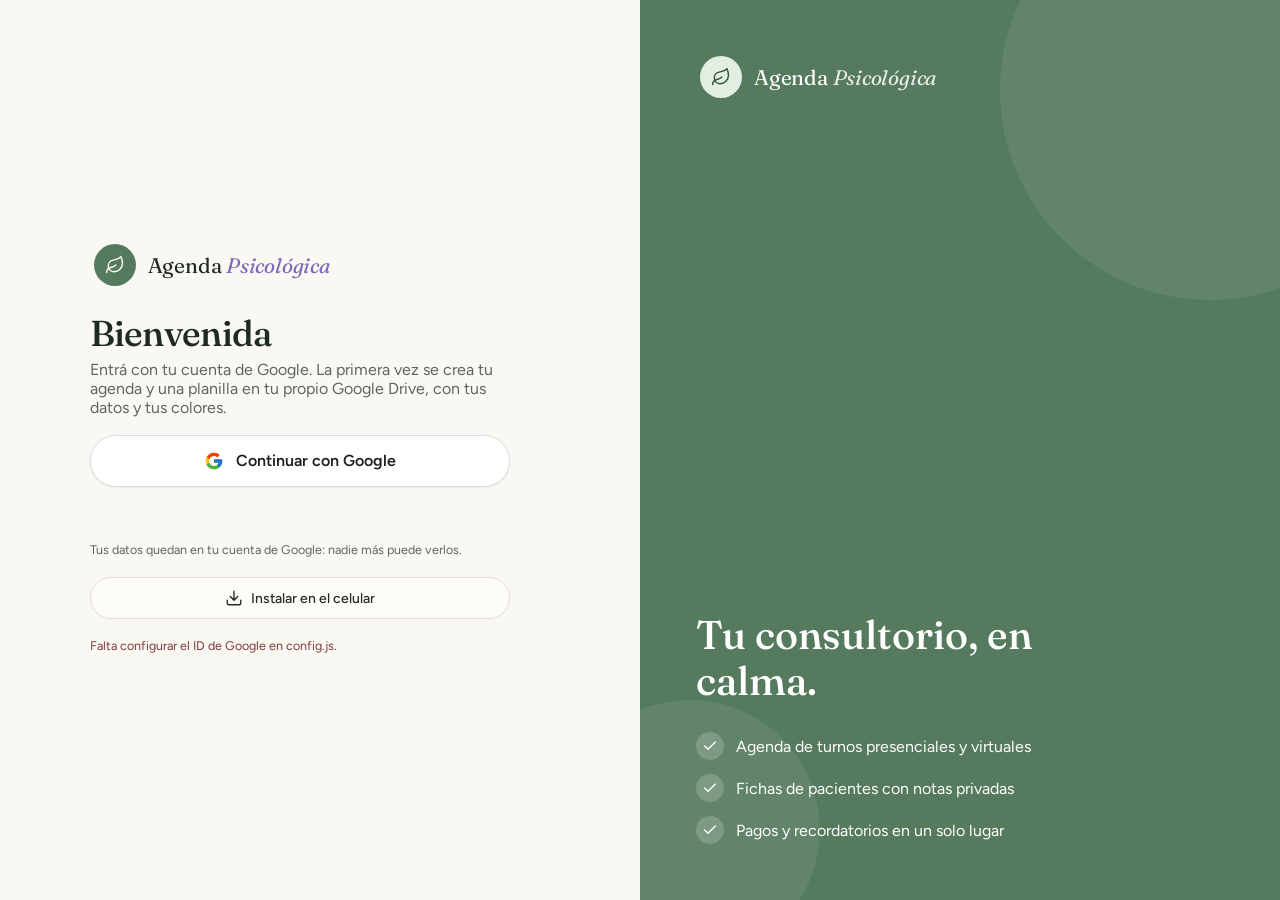
==== commit 7802029c: "Add files via upload" ====
--- a/index.html
+++ b/index.html
@@ -9,6 +9,16 @@
 <link rel="apple-touch-icon" href="icon-192.png">
 <meta name="apple-mobile-web-app-capable" content="yes">
 <title>Agenda Psicológica</title>
+<meta name="description" content="Agenda para consultorios de psicología: turnos, pacientes, pagos y recordatorios por WhatsApp. Tus datos quedan en tu Google Drive.">
+<meta property="og:type" content="website">
+<meta property="og:site_name" content="Agenda Psicológica">
+<meta property="og:title" content="Agenda Psicológica">
+<meta property="og:description" content="Turnos, pacientes y recordatorios para tu consultorio. Entrá con tu Gmail.">
+<meta property="og:url" content="https://organizarte.github.io/agenda_consultorio/">
+<meta property="og:image" content="https://organizarte.github.io/agenda_consultorio/og-app.jpg">
+<meta property="og:image:width" content="1200">
+<meta property="og:image:height" content="630">
+<meta name="twitter:card" content="summary_large_image">
 <link rel="preconnect" href="https://fonts.googleapis.com">
 <link href="https://fonts.googleapis.com/css2?family=Fraunces:ital,opsz,wght@0,9..144,400;0,9..144,500;1,9..144,400&family=Figtree:wght@400;500;600&family=Great+Vibes&display=swap" rel="stylesheet">
 <link rel="stylesheet" href="app.css">
@@ -47,6 +57,7 @@
 <symbol id="i-send" viewBox="0 0 24 24"><path d="m22 2-7 20-4-9-9-4Z"/><path d="M22 2 11 13"/></symbol>
 <symbol id="i-pause" viewBox="0 0 24 24"><rect x="6" y="5" width="4" height="14" rx="1"/><rect x="14" y="5" width="4" height="14" rx="1"/></symbol>
 <symbol id="i-play" viewBox="0 0 24 24"><path d="M7 4v16l13-8Z"/></symbol>
+<symbol id="i-refresh" viewBox="0 0 24 24"><path d="M21 12a9 9 0 1 1-2.64-6.36"/><path d="M21 3v6h-6"/></symbol>
 <symbol id="i-lock" viewBox="0 0 24 24"><rect x="4" y="11" width="16" height="10" rx="2"/><path d="M8 11V7a4 4 0 0 1 8 0v4"/></symbol>
 <symbol id="i-palette" viewBox="0 0 24 24"><path d="M12 22a10 10 0 1 1 10-10c0 2.8-2.2 4-4 4h-2a2 2 0 0 0-1.5 3.3A1.7 1.7 0 0 1 12 22Z"/><circle cx="7.5" cy="10.5" r="1"/><circle cx="10.5" cy="7" r="1"/><circle cx="15" cy="7.5" r="1"/></symbol>
 <!-- Logos -->
@@ -64,6 +75,8 @@
   <button class="btn-primary" data-nuevo style="height:50px;font-size:16px"><svg width="18" height="18" fill="none" stroke="currentColor" stroke-width="2" stroke-linecap="round" aria-hidden="true"><use href="#i-plus"/></svg>Nuevo turno</button>
   <nav class="menu" aria-label="Principal" id="menu"></nav>
   <div style="flex:1"></div>
+  <button type="button" class="nav-a actualizar" data-instalar title="Usar la agenda como app en el celular"><svg width="20" height="20" fill="none" stroke="currentColor" stroke-width="1.7" stroke-linecap="round" stroke-linejoin="round" aria-hidden="true"><use href="#i-download"/></svg>Instalar en el celular</button>
+  <button type="button" class="nav-a actualizar" data-actualizar title="Bajar la última versión de la app"><svg width="20" height="20" fill="none" stroke="currentColor" stroke-width="1.7" stroke-linecap="round" stroke-linejoin="round" aria-hidden="true"><use href="#i-refresh"/></svg>Actualizar app</button>
   <div class="user"><div class="av lavanda" data-ini-prof>LM</div><div style="flex:1;min-width:0"><div style="font-size:15px;font-weight:600" data-nombre-prof>Mi consultorio</div><div class="sync" data-sync>Guardado</div></div><button class="x" data-salir aria-label="Cerrar sesión" title="Cerrar sesión"><svg width="17" height="17" fill="none" stroke="currentColor" stroke-width="1.8" stroke-linecap="round" stroke-linejoin="round" aria-hidden="true"><use href="#i-logout"/></svg></button></div>
 </aside>
 
@@ -183,6 +196,12 @@
 </div>
 
 <!-- Descargar Excel -->
+<div class="overlay" id="ovInst" role="dialog" aria-modal="true" aria-labelledby="tInst">
+  <div class="modal" style="max-width:440px">
+    <div class="card-h"><h2 id="tInst">Descargar la app</h2><button type="button" class="x" data-close aria-label="Cerrar"><svg width="18" height="18" fill="none" stroke="currentColor" stroke-width="2" stroke-linecap="round" aria-hidden="true"><use href="#i-x"/></svg></button></div>
+    <div id="instBody" class="instbody"></div>
+  </div>
+</div>
 <div class="overlay" id="ovExcel" role="dialog" aria-modal="true" aria-labelledby="tExcel">
   <div class="modal" style="max-width:560px">
     <div class="card-h"><h2 id="tExcel">Descargar Excel</h2><button type="button" class="x" data-close aria-label="Cerrar"><svg width="18" height="18" fill="none" stroke="currentColor" stroke-width="2" stroke-linecap="round" aria-hidden="true"><use href="#i-x"/></svg></button></div>
@@ -194,6 +213,17 @@
 <div class="reconn" id="reconn" hidden role="status"><span>Para guardar en tu Drive, conectá con Google.</span><button type="button" class="btn-primary" data-reconectar>Conectar</button></div>
 
 <div class="toast" id="toast" role="status"></div>
+<div class="susbar" id="susbar" role="status" hidden></div>
+<div class="overlay" id="ovSus" role="dialog" aria-modal="true" aria-labelledby="tSus">
+  <form class="modal" id="fSus" style="max-width:460px">
+    <div class="card-h"><h2 id="tSus">Suscripción</h2><button type="button" class="x" data-close aria-label="Cerrar"><svg width="18" height="18" fill="none" stroke="currentColor" stroke-width="2" stroke-linecap="round" aria-hidden="true"><use href="#i-x"/></svg></button></div>
+    <div class="susprecio"><b id="susPrecio">$10.000</b><span>por mes</span></div>
+    <ul class="tips"><li>Cargá pacientes, turnos, pagos y notas sin límite.</li><li>Mensajes y recordatorios por WhatsApp.</li><li>Tus datos siguen en tu Google Drive.</li><li>Se cobra todos los meses con Mercado Pago. Podés cancelarla cuando quieras desde tu cuenta de Mercado Pago, en Suscripciones.</li></ul>
+    <label class="f">Mail de tu cuenta de Mercado Pago<input name="mp" type="email" required autocomplete="email"><span class="hint">Tiene que ser el mail con el que entrás a Mercado Pago. Si no coincide, Mercado Pago rechaza el pago.</span></label>
+    <p class="lk-e" id="susErr" role="alert" style="text-align:left"></p>
+    <button type="submit" class="btn-primary">Ir a pagar con Mercado Pago</button>
+  </form>
+</div>
 <div class="lock" id="lock" role="dialog" aria-modal="true" aria-label="Agenda bloqueada" hidden></div>
 <script src="config.js"></script>
 <script src="app.js"></script>
--- a/app.css
+++ b/app.css
@@ -468,3 +468,47 @@
 .lk-pad button.lk-txt{border:none;background:none;font-size:13px;color:var(--pd);font-weight:600}
 .tips{margin:0;padding-left:18px;display:flex;flex-direction:column;gap:8px;font-size:14.5px;line-height:1.5}
 .tips a{color:var(--pd)}
+
+/* Suscripción */
+.susbar{position:fixed;left:50%;bottom:24px;transform:translateX(-50%);z-index:56;display:flex;align-items:center;gap:14px;flex-wrap:wrap;background:var(--ink,#1F2A22);color:#fff;border-radius:18px;padding:12px 12px 12px 18px;font-size:14.5px;line-height:1.4;box-shadow:0 12px 30px rgba(0,0,0,.2);width:min(720px,92vw)}
+.susbar[hidden]{display:none}
+.susbar span{flex:1 1 260px}
+.susbtns{display:flex;gap:8px;align-items:center;flex-wrap:wrap}
+.susbar .btn-primary,.susbar .btn-ghost{height:40px}
+.susbar .btn-ghost{background:transparent;color:#fff;border-color:rgba(255,255,255,.4)}
+@media (max-width:860px){.susbar{bottom:84px}}
+.susprecio{display:flex;align-items:baseline;gap:8px;margin:4px 0 12px}
+.susprecio b{font-size:34px;color:var(--pd)}
+.susprecio span{color:var(--muted)}
+#fSus .tips{margin-bottom:14px}
+body.sololectura [data-cfgset],body.sololectura [data-plant],body.sololectura #nTxt{pointer-events:none;opacity:.55}
+body.sololectura .fab{opacity:.5}
+
+.burbuja{white-space:pre-wrap;overflow-wrap:anywhere}
+
+.recstack{display:flex;flex-direction:column;gap:24px;max-width:880px}
+.recaj{display:grid;grid-template-columns:repeat(2,minmax(0,1fr));column-gap:28px}
+@media (max-width:760px){.recaj{grid-template-columns:minmax(0,1fr)}}
+details.plant summary{cursor:pointer;list-style:none;display:flex;justify-content:space-between;align-items:center;gap:10px}
+details.plant summary::-webkit-details-marker{display:none}
+details.plant summary h3::before{content:'›';display:inline-block;margin-right:8px;color:var(--pd);transition:transform .15s}
+details.plant[open] summary h3::before{transform:rotate(90deg)}
+
+.side .actualizar{margin-bottom:10px;color:var(--muted);font-size:14.5px}
+
+.plant .ed{width:100%;min-height:96px;border:1px solid var(--line2);border-radius:12px;padding:12px;background:#fff;font-size:14.5px;line-height:1.9;white-space:pre-wrap;overflow-wrap:anywhere;outline:none;cursor:text}
+.plant .ed:focus{border-color:var(--p);box-shadow:0 0 0 3px var(--pl)}
+.plant .ed .var{display:inline-block;background:var(--pl);color:var(--pd);border-radius:999px;padding:0 9px;font-size:13px;font-weight:600;line-height:1.7;margin:0 1px;user-select:all;white-space:nowrap}
+.vars{align-items:center}
+.vars .note{margin-right:2px}
+details.plant[open]{display:flex;flex-direction:column;gap:8px}
+body.sololectura .ed{pointer-events:none;opacity:.55}
+
+.instbody{display:flex;flex-direction:column;gap:14px;font-size:15px;line-height:1.5}
+.instbody p{margin:0}
+.pasos{list-style:none;margin:0;padding:0;display:flex;flex-direction:column;gap:12px}
+.pasos li{display:flex;gap:12px;align-items:flex-start}
+.pasos .num{flex:none;width:28px;height:28px;border-radius:50%;background:var(--pl);color:var(--pd);font-weight:700;display:flex;align-items:center;justify-content:center;font-size:14px}
+.pasos .icn{display:inline-flex;vertical-align:-3px;color:var(--pd)}
+.instlink{background:var(--pl3);border:1px solid var(--pl2);border-radius:12px;padding:10px 12px;font-size:14px;overflow-wrap:anywhere}
+.instlogin{width:100%;justify-content:center}
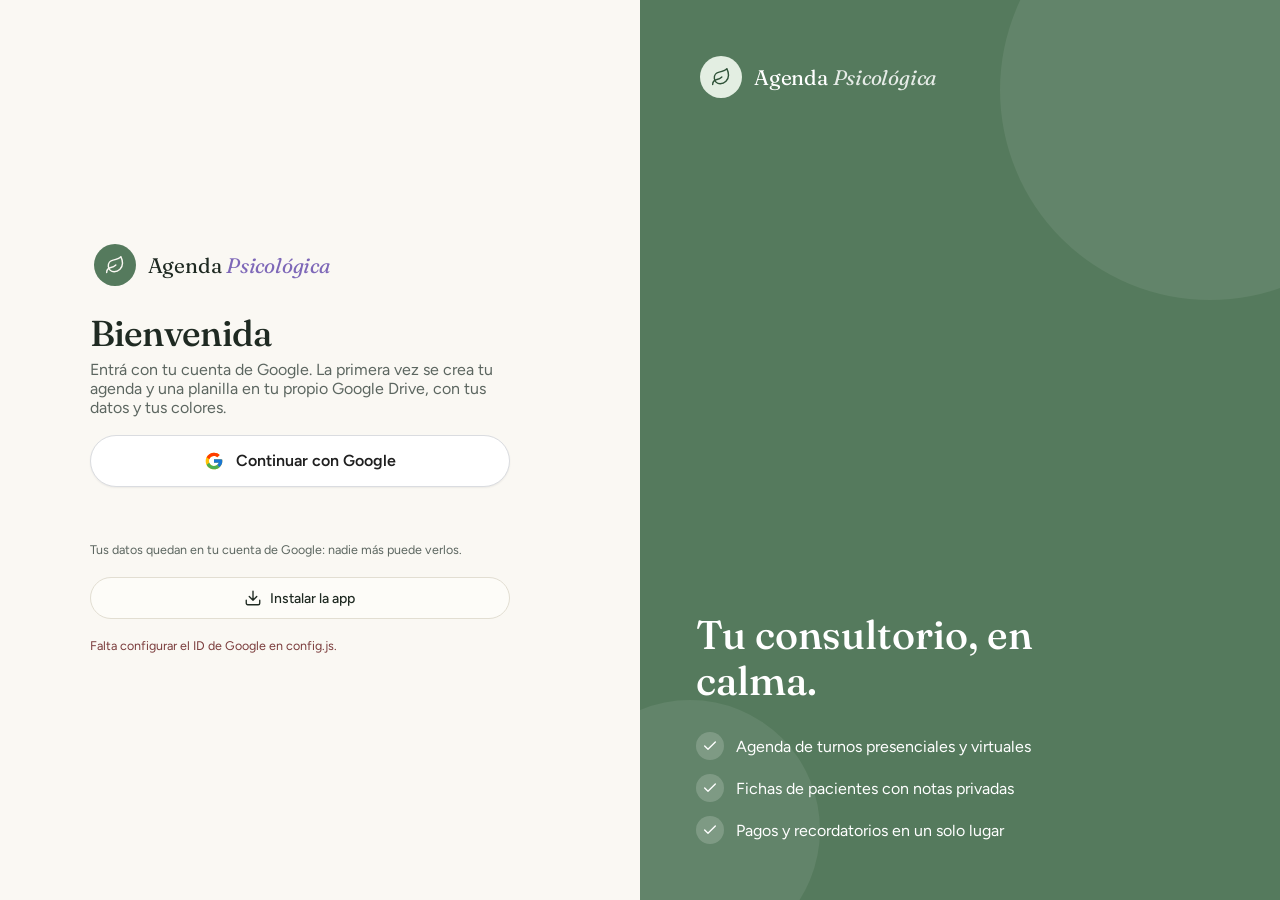
==== commit 5720baca: "Add files via upload" ====
--- a/index.html
+++ b/index.html
@@ -75,7 +75,7 @@
   <button class="btn-primary" data-nuevo style="height:50px;font-size:16px"><svg width="18" height="18" fill="none" stroke="currentColor" stroke-width="2" stroke-linecap="round" aria-hidden="true"><use href="#i-plus"/></svg>Nuevo turno</button>
   <nav class="menu" aria-label="Principal" id="menu"></nav>
   <div style="flex:1"></div>
-  <button type="button" class="nav-a actualizar" data-instalar title="Usar la agenda como app en el celular"><svg width="20" height="20" fill="none" stroke="currentColor" stroke-width="1.7" stroke-linecap="round" stroke-linejoin="round" aria-hidden="true"><use href="#i-download"/></svg>Instalar en el celular</button>
+  <button type="button" class="nav-a actualizar" data-instalar title="Usar la agenda como app en esta computadora o en el celular"><svg width="20" height="20" fill="none" stroke="currentColor" stroke-width="1.7" stroke-linecap="round" stroke-linejoin="round" aria-hidden="true"><use href="#i-download"/></svg>Instalar la app</button>
   <button type="button" class="nav-a actualizar" data-actualizar title="Bajar la última versión de la app"><svg width="20" height="20" fill="none" stroke="currentColor" stroke-width="1.7" stroke-linecap="round" stroke-linejoin="round" aria-hidden="true"><use href="#i-refresh"/></svg>Actualizar app</button>
   <div class="user"><div class="av lavanda" data-ini-prof>LM</div><div style="flex:1;min-width:0"><div style="font-size:15px;font-weight:600" data-nombre-prof>Mi consultorio</div><div class="sync" data-sync>Guardado</div></div><button class="x" data-salir aria-label="Cerrar sesión" title="Cerrar sesión"><svg width="17" height="17" fill="none" stroke="currentColor" stroke-width="1.8" stroke-linecap="round" stroke-linejoin="round" aria-hidden="true"><use href="#i-logout"/></svg></button></div>
 </aside>
--- a/app.css
+++ b/app.css
@@ -512,3 +512,4 @@
 .pasos .icn{display:inline-flex;vertical-align:-3px;color:var(--pd)}
 .instlink{background:var(--pl3);border:1px solid var(--pl2);border-radius:12px;padding:10px 12px;font-size:14px;overflow-wrap:anywhere}
 .instlogin{width:100%;justify-content:center}
+.side .actualizar[data-instalar]{margin-bottom:-24px}
